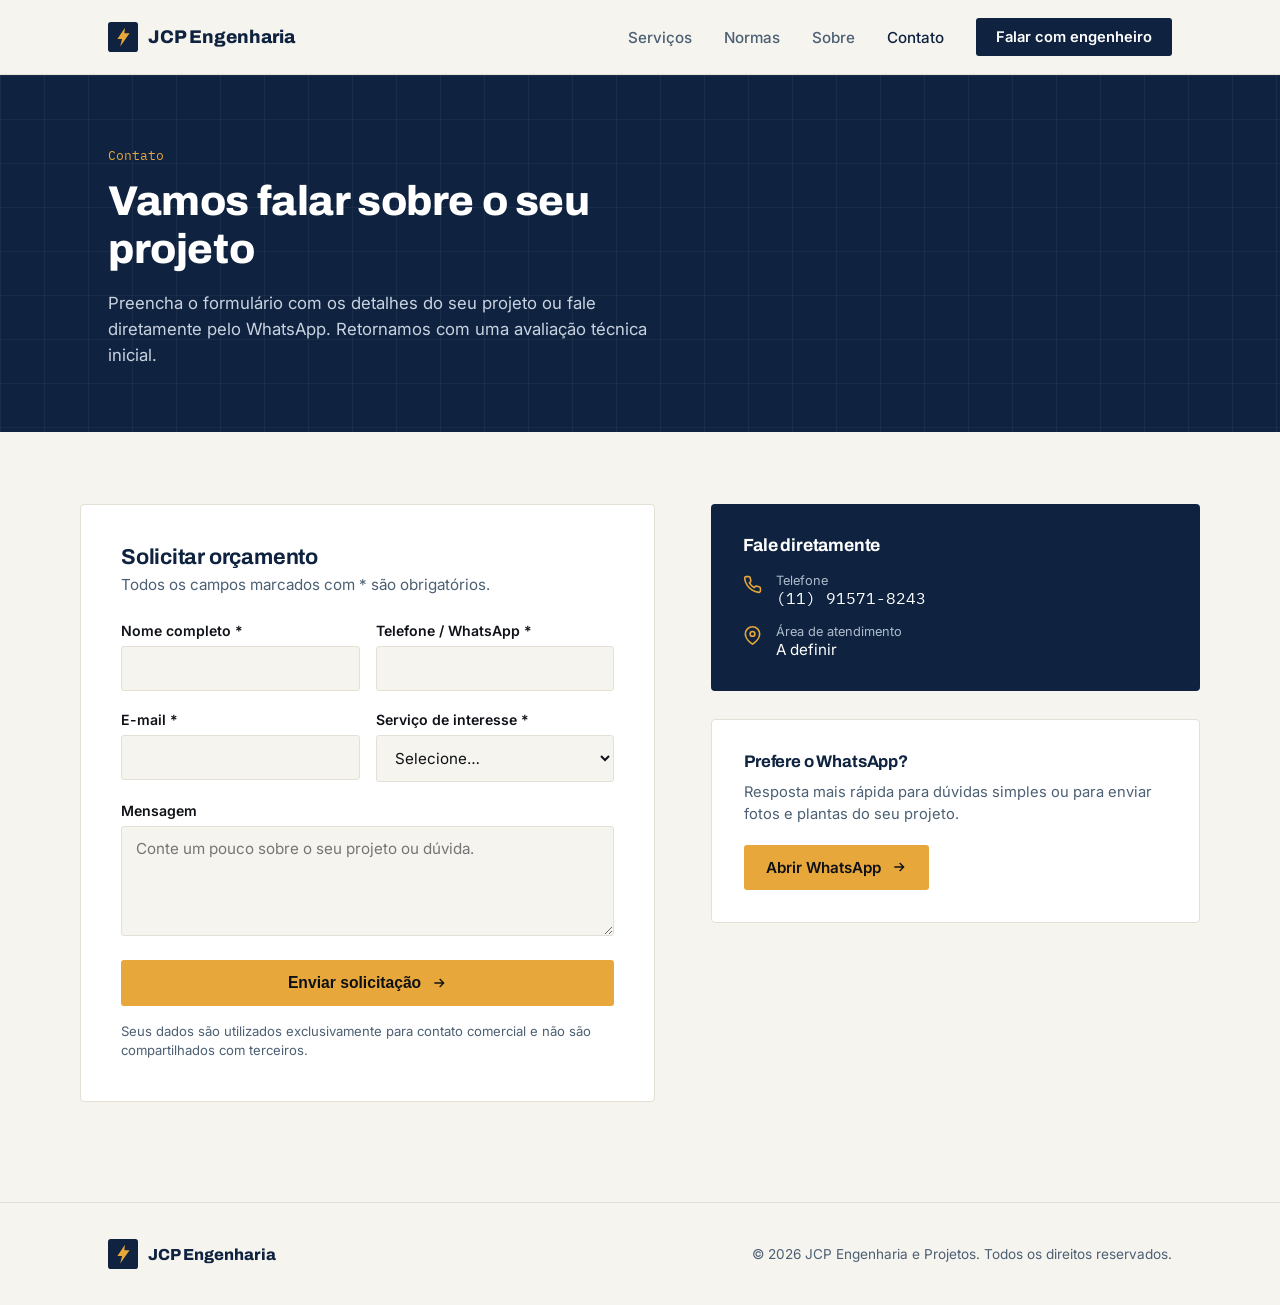
==== contato.html @ 6f2448c2 "Add files via upload" ====
<!DOCTYPE html>
<html lang="pt-BR">
<head>
<meta charset="UTF-8">
<meta name="viewport" content="width=device-width, initial-scale=1.0">
<title>Contato | JCP Engenharia e Projetos</title>
<meta name="description" content="Entre em contato com a JCP Engenharia e Projetos para orçamentos de SPDA, instalações elétricas, carregadores EV e laudos técnicos.">
<link rel="preconnect" href="https://fonts.googleapis.com">
<link rel="preconnect" href="https://fonts.gstatic.com" crossorigin>
<link href="https://fonts.googleapis.com/css2?family=Archivo:wght@500;600;700;800&family=IBM+Plex+Mono:wght@400;500&family=Inter:wght@400;500;600&display=swap" rel="stylesheet">
<style>
  :root{
    --ink:#0E1116;
    --blueprint:#0F2340;
    --blueprint-2:#173156;
    --paper:#F6F4EF;
    --paper-line:#E4E0D5;
    --steel:#4C5F73;
    --amber:#E8A73A;
    --amber-dark:#C4881F;
    --white:#FFFFFF;
    --max:1120px;
  }
  *{box-sizing:border-box;}
  body{
    margin:0;
    font-family:'Inter',system-ui,sans-serif;
    color:var(--ink);
    background:var(--paper);
    -webkit-font-smoothing:antialiased;
  }
  h1,h2,h3{font-family:'Archivo',sans-serif;margin:0;letter-spacing:-0.01em;}
  p{margin:0;}
  a{color:inherit;text-decoration:none;}
  .wrap{max-width:var(--max);margin:0 auto;padding:0 28px;}
  :focus-visible{outline:2px solid var(--amber);outline-offset:3px;}

  header{
    position:sticky;top:0;z-index:50;
    background:rgba(246,244,239,0.92);
    backdrop-filter:blur(8px);
    border-bottom:1px solid var(--paper-line);
  }
  .nav{display:flex;align-items:center;justify-content:space-between;padding:18px 28px;max-width:var(--max);margin:0 auto;}
  .logo{font-family:'Archivo',sans-serif;font-weight:800;font-size:1.15rem;color:var(--blueprint);display:flex;align-items:center;gap:10px;}
  .logo .mark{width:30px;height:30px;flex-shrink:0;}
  .nav-links{display:flex;align-items:center;gap:32px;}
  .nav-links a{font-size:0.95rem;font-weight:500;color:var(--steel);}
  .nav-links a:hover{color:var(--blueprint);}
  .nav-links a.active{color:var(--blueprint);}
  .nav-cta{background:var(--blueprint);color:var(--white) !important;padding:10px 20px;border-radius:3px;font-weight:600 !important;font-size:0.92rem !important;}
  .nav-cta:hover{background:var(--blueprint-2);}
  .menu-btn{display:none;}
  @media (max-width:820px){
    .nav-links{position:fixed;inset:64px 0 0 0;background:var(--paper);flex-direction:column;justify-content:flex-start;padding:32px 28px;gap:24px;transform:translateX(100%);transition:transform .25s ease;}
    .nav-links.open{transform:translateX(0);}
    .menu-btn{display:block;background:none;border:none;cursor:pointer;padding:6px;}
    .menu-btn svg{width:24px;height:24px;color:var(--blueprint);}
  }

  .page-hero{
    background:var(--blueprint);
    color:var(--white);
    padding:72px 0 64px;
    position:relative;
    overflow:hidden;
  }
  .page-hero::before{
    content:"";
    position:absolute;inset:0;
    background-image:
      linear-gradient(rgba(255,255,255,0.045) 1px, transparent 1px),
      linear-gradient(90deg, rgba(255,255,255,0.045) 1px, transparent 1px);
    background-size:44px 44px;
    pointer-events:none;
  }
  .page-hero .wrap{position:relative;}
  .page-hero .tag{font-family:'IBM Plex Mono',monospace;font-size:0.82rem;color:var(--amber);display:block;margin-bottom:14px;}
  .page-hero h1{font-size:clamp(2rem, 4vw, 2.6rem);font-weight:800;color:var(--white);line-height:1.15;max-width:20ch;}
  .page-hero p{margin-top:16px;color:#C9D3E0;font-size:1.05rem;max-width:52ch;line-height:1.55;}

  .contact-layout{
    padding:72px 0 100px;
    display:grid;
    grid-template-columns:1fr 0.85fr;
    gap:56px;
  }
  @media (max-width:860px){
    .contact-layout{grid-template-columns:1fr;padding:56px 0 72px;}
  }

  .form-card{
    background:var(--white);
    border:1px solid var(--paper-line);
    border-radius:4px;
    padding:40px;
  }
  @media (max-width:520px){
    .form-card{padding:28px 22px;}
  }
  .form-card h2{font-size:1.35rem;color:var(--blueprint);font-weight:700;margin-bottom:6px;}
  .form-card .sub{color:var(--steel);font-size:0.95rem;margin-bottom:28px;display:block;}

  .field{margin-bottom:20px;}
  .field label{
    display:block;
    font-size:0.88rem;
    font-weight:600;
    color:var(--ink);
    margin-bottom:7px;
  }
  .field input, .field select, .field textarea{
    width:100%;
    padding:12px 14px;
    border:1px solid var(--paper-line);
    border-radius:3px;
    background:var(--paper);
    font-family:'Inter',sans-serif;
    font-size:0.95rem;
    color:var(--ink);
  }
  .field input:focus, .field select:focus, .field textarea:focus{
    outline:2px solid var(--amber);
    outline-offset:1px;
    background:var(--white);
  }
  .field textarea{resize:vertical;min-height:110px;}
  .field-row{display:grid;grid-template-columns:1fr 1fr;gap:16px;}
  @media (max-width:520px){.field-row{grid-template-columns:1fr;}}

  .submit-btn{
    background:var(--amber);
    color:var(--ink);
    border:none;
    padding:14px 26px;
    border-radius:3px;
    font-weight:600;
    font-size:0.98rem;
    cursor:pointer;
    display:inline-flex;
    align-items:center;
    gap:10px;
    transition:background .15s ease;
    width:100%;
    justify-content:center;
  }
  .submit-btn:hover{background:var(--amber-dark);}

  .form-note{
    margin-top:16px;
    font-size:0.82rem;
    color:var(--steel);
    line-height:1.5;
  }

  .info-col{display:flex;flex-direction:column;gap:28px;}
  .info-block{
    background:var(--blueprint);
    color:var(--white);
    border-radius:4px;
    padding:32px;
  }
  .info-block h3{font-size:1.1rem;font-weight:700;color:var(--white);margin-bottom:18px;}
  .info-row{
    display:flex;
    align-items:flex-start;
    gap:14px;
    margin-bottom:16px;
  }
  .info-row:last-child{margin-bottom:0;}
  .info-row svg{width:19px;height:19px;color:var(--amber);flex-shrink:0;margin-top:2px;}
  .info-row .label{font-size:0.8rem;color:#AEBBCC;display:block;}
  .info-row .value{font-family:'IBM Plex Mono',monospace;font-size:1rem;color:var(--white);}
  .info-row a.value{text-decoration:none;}
  .info-row a.value:hover{color:var(--amber);}

  .whatsapp-block{
    background:var(--white);
    border:1px solid var(--paper-line);
    border-radius:4px;
    padding:32px;
  }
  .whatsapp-block h3{font-size:1.05rem;color:var(--blueprint);font-weight:700;margin-bottom:10px;}
  .whatsapp-block p{color:var(--steel);font-size:0.92rem;line-height:1.5;margin-bottom:20px;}
  .btn-primary{
    background:var(--amber);
    color:var(--ink);
    padding:13px 22px;
    border-radius:3px;
    font-weight:600;
    font-size:0.95rem;
    display:inline-flex;
    align-items:center;
    gap:10px;
    transition:background .15s ease;
  }
  .btn-primary:hover{background:var(--amber-dark);}

  footer{padding:36px 0;border-top:1px solid var(--paper-line);}
  footer .wrap{display:flex;justify-content:space-between;align-items:center;flex-wrap:wrap;gap:14px;}
  footer .logo{font-size:1rem;}
  footer .foot-note{font-size:0.85rem;color:var(--steel);}
</style>
</head>
<body>

<header>
  <div class="nav">
    <a href="index.html" class="logo">
      <svg class="mark" viewBox="0 0 32 32" fill="none" xmlns="http://www.w3.org/2000/svg" aria-hidden="true">
        <rect width="32" height="32" rx="3" fill="#0F2340"/>
        <path d="M18 6 L10 18 H15 L13 26 L23 12 H17.5 L18 6Z" fill="#E8A73A"/>
      </svg>
      JCP Engenharia
    </a>
    <nav class="nav-links" id="navLinks">
      <a href="index.html#servicos">Serviços</a>
      <a href="index.html#normas">Normas</a>
      <a href="index.html#sobre">Sobre</a>
      <a href="contato.html" class="active">Contato</a>
      <a href="https://wa.me/5511915718243?text=Ol%C3%A1!%20Gostaria%20de%20solicitar%20um%20or%C3%A7amento." class="nav-cta">Falar com engenheiro</a>
    </nav>
    <button class="menu-btn" id="menuBtn" aria-label="Abrir menu" aria-expanded="false">
      <svg viewBox="0 0 24 24" fill="none" stroke="currentColor" stroke-width="2"><path d="M3 6h18M3 12h18M3 18h18"/></svg>
    </button>
  </div>
</header>

<main>
  <section class="page-hero">
    <div class="wrap">
      <span class="tag">Contato</span>
      <h1>Vamos falar sobre o seu projeto</h1>
      <p>Preencha o formulário com os detalhes do seu projeto ou fale diretamente pelo WhatsApp. Retornamos com uma avaliação técnica inicial.</p>
    </div>
  </section>

  <div class="wrap contact-layout">
    <div class="form-card">
      <h2>Solicitar orçamento</h2>
      <span class="sub">Todos os campos marcados com * são obrigatórios.</span>

      <!--
        This form posts to Formspree (https://formspree.io). Create a free account,
        create a new form, and replace YOUR_FORM_ID below with the ID Formspree gives you.
        Until that's done, submissions won't be delivered anywhere.
      -->
      <form action="https://formspree.io/f/YOUR_FORM_ID" method="POST">
        <div class="field-row">
          <div class="field">
            <label for="nome">Nome completo *</label>
            <input type="text" id="nome" name="nome" required>
          </div>
          <div class="field">
            <label for="telefone">Telefone / WhatsApp *</label>
            <input type="tel" id="telefone" name="telefone" required>
          </div>
        </div>

        <div class="field-row">
          <div class="field">
            <label for="email">E-mail *</label>
            <input type="email" id="email" name="email" required>
          </div>
          <div class="field">
            <label for="servico">Serviço de interesse *</label>
            <select id="servico" name="servico" required>
              <option value="" selected disabled>Selecione…</option>
              <option value="spda">SPDA — Proteção contra descargas atmosféricas</option>
              <option value="instalacoes">Instalações elétricas</option>
              <option value="ev">Sistemas de recarga para veículos elétricos</option>
              <option value="consultoria">Consultoria e laudos</option>
              <option value="outro">Outro / não sei ainda</option>
            </select>
          </div>
        </div>

        <div class="field">
          <label for="mensagem">Mensagem</label>
          <textarea id="mensagem" name="mensagem" placeholder="Conte um pouco sobre o seu projeto ou dúvida."></textarea>
        </div>

        <button type="submit" class="submit-btn">
          Enviar solicitação
          <svg width="16" height="16" viewBox="0 0 24 24" fill="none" stroke="currentColor" stroke-width="2"><path d="M5 12h14M13 6l6 6-6 6"/></svg>
        </button>

        <p class="form-note">Seus dados são utilizados exclusivamente para contato comercial e não são compartilhados com terceiros.</p>
      </form>
    </div>

    <div class="info-col">
      <div class="info-block">
        <h3>Fale diretamente</h3>
        <div class="info-row">
          <svg viewBox="0 0 24 24" fill="none" stroke="currentColor" stroke-width="2"><path d="M22 16.92v3a2 2 0 0 1-2.18 2 19.79 19.79 0 0 1-8.63-3.07 19.5 19.5 0 0 1-6-6 19.79 19.79 0 0 1-3.07-8.67A2 2 0 0 1 4.11 2h3a2 2 0 0 1 2 1.72c.127.96.361 1.903.7 2.81a2 2 0 0 1-.45 2.11L8.09 9.91a16 16 0 0 0 6 6l1.27-1.27a2 2 0 0 1 2.11-.45c.907.339 1.85.573 2.81.7A2 2 0 0 1 22 16.92z"/></svg>
          <span>
            <span class="label">Telefone</span>
            <a class="value" href="tel:+5511915718243">(11) 91571-8243</a>
          </span>
        </div>
        <div class="info-row">
          <svg viewBox="0 0 24 24" fill="none" stroke="currentColor" stroke-width="2"><path d="M21 10c0 7-9 13-9 13S3 17 3 10a9 9 0 0 1 18 0z"/><circle cx="12" cy="10" r="3"/></svg>
          <span>
            <span class="label">Área de atendimento</span>
            <span class="value" style="font-family:'Inter',sans-serif;font-size:0.95rem;">A definir</span>
          </span>
        </div>
      </div>

      <div class="whatsapp-block">
        <h3>Prefere o WhatsApp?</h3>
        <p>Resposta mais rápida para dúvidas simples ou para enviar fotos e plantas do seu projeto.</p>
        <a class="btn-primary" href="https://wa.me/5511915718243?text=Ol%C3%A1!%20Gostaria%20de%20solicitar%20um%20or%C3%A7amento.">
          Abrir WhatsApp
          <svg width="16" height="16" viewBox="0 0 24 24" fill="none" stroke="currentColor" stroke-width="2"><path d="M5 12h14M13 6l6 6-6 6"/></svg>
        </a>
      </div>
    </div>
  </div>
</main>

<footer>
  <div class="wrap">
    <a href="index.html" class="logo">
      <svg class="mark" viewBox="0 0 32 32" fill="none" xmlns="http://www.w3.org/2000/svg" aria-hidden="true">
        <rect width="32" height="32" rx="3" fill="#0F2340"/>
        <path d="M18 6 L10 18 H15 L13 26 L23 12 H17.5 L18 6Z" fill="#E8A73A"/>
      </svg>
      JCP Engenharia
    </a>
    <span class="foot-note">© 2026 JCP Engenharia e Projetos. Todos os direitos reservados.</span>
  </div>
</footer>

<script>
  const menuBtn = document.getElementById('menuBtn');
  const navLinks = document.getElementById('navLinks');
  menuBtn.addEventListener('click', () => {
    const isOpen = navLinks.classList.toggle('open');
    menuBtn.setAttribute('aria-expanded', isOpen);
  });
  navLinks.querySelectorAll('a').forEach(a => a.addEventListener('click', () => {
    navLinks.classList.remove('open');
    menuBtn.setAttribute('aria-expanded', false);
  }));
</script>

</body>
</html>
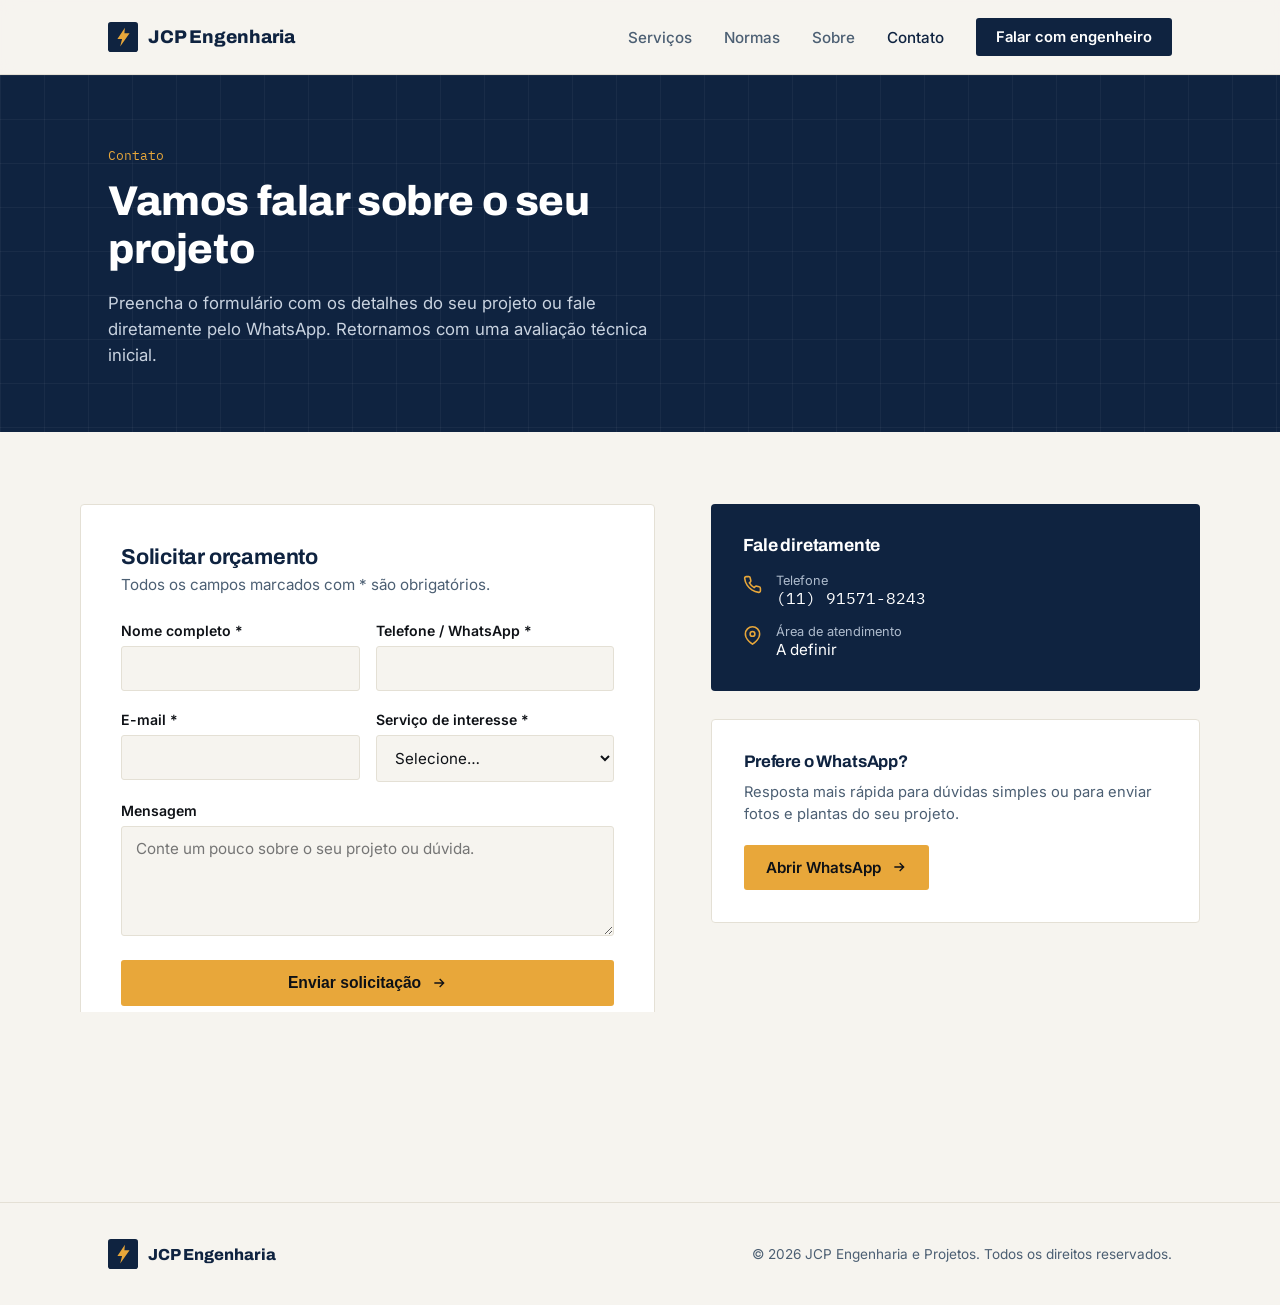
==== commit 17ad7717: "Add files via upload" ====
--- a/contato.html
+++ b/contato.html
@@ -200,6 +200,38 @@
   footer .wrap{display:flex;justify-content:space-between;align-items:center;flex-wrap:wrap;gap:14px;}
   footer .logo{font-size:1rem;}
   footer .foot-note{font-size:0.85rem;color:var(--steel);}
+
+  /* ---------- ENTRANCE ANIMATION ---------- */
+  .page-hero .tag, .page-hero h1, .page-hero p{
+    opacity:0;
+    animation:fadeUp .6s ease forwards;
+  }
+  .page-hero .tag{animation-delay:.05s;}
+  .page-hero h1{animation-delay:.15s;}
+  .page-hero p{animation-delay:.25s;}
+  .form-card, .info-block, .whatsapp-block{
+    opacity:0;
+    animation:fadeUp .6s ease forwards;
+  }
+  .form-card{animation-delay:.15s;}
+  .info-block{animation-delay:.28s;}
+  .whatsapp-block{animation-delay:.4s;}
+  @keyframes fadeUp{
+    from{opacity:0;transform:translateY(16px);}
+    to{opacity:1;transform:translateY(0);}
+  }
+
+  .submit-btn{transition:background .15s ease, transform .15s ease, box-shadow .2s ease;}
+  .submit-btn:hover{transform:translateY(-1px);box-shadow:0 10px 20px -10px rgba(232,167,58,0.6);}
+  .btn-primary{transition:background .15s ease, transform .15s ease, box-shadow .2s ease;}
+  .btn-primary:hover{transform:translateY(-1px);box-shadow:0 10px 20px -10px rgba(232,167,58,0.6);}
+  .field input, .field select, .field textarea{transition:background .15s ease, box-shadow .15s ease;}
+
+  @media (prefers-reduced-motion: reduce){
+    .page-hero .tag, .page-hero h1, .page-hero p, .form-card, .info-block, .whatsapp-block{
+      opacity:1 !important;animation:none !important;
+    }
+  }
 </style>
 </head>
 <body>
@@ -245,7 +277,10 @@
         create a new form, and replace YOUR_FORM_ID below with the ID Formspree gives you.
         Until that's done, submissions won't be delivered anywhere.
       -->
-      <form action="https://formspree.io/f/YOUR_FORM_ID" method="POST">
+      <form action="https://formspree.io/f/mgaeygpp" method="POST">
+        <input type="hidden" name="_redirect" value="https://donizettirs.github.io/JCP-Engenharia/obrigado.html">
+        <input type="text" name="_gotcha" style="display:none" tabindex="-1" autocomplete="off">
+
         <div class="field-row">
           <div class="field">
             <label for="nome">Nome completo *</label>
